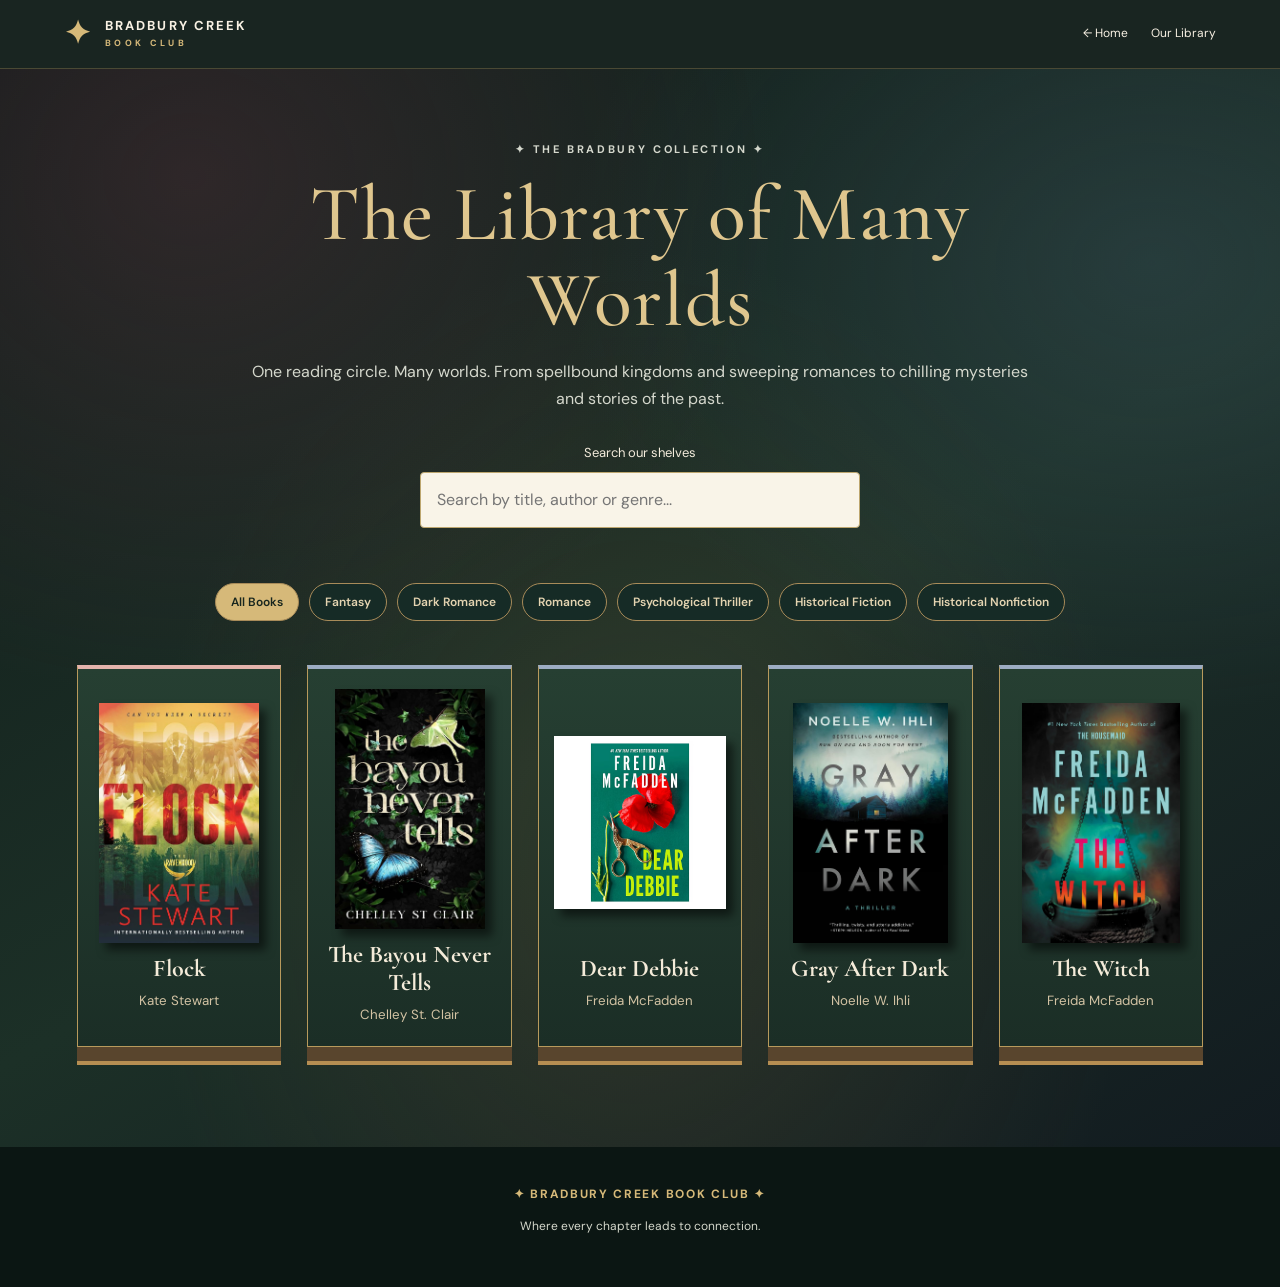
==== bookshelf.html @ ac33673b "Add files via upload" ====
<!doctype html>
<html lang="en"><head><meta charset="utf-8"><meta name="viewport" content="width=device-width,initial-scale=1"><title>Our Library | Bradbury Creek Book Club</title><link rel="stylesheet" href="style.css"><link rel="stylesheet" href="bookshelf.css"></head>
<body><header class="site-header"><a class="brand" href="index.html#home"><span class="brand-mark">✦</span><span>BRADBURY CREEK <small>BOOK CLUB</small></span></a><nav aria-label="Library navigation"><a href="index.html">← Home</a><a href="bookshelf.html" aria-current="page">Our Library</a></nav></header>
<main class="library-page"><div class="library-intro"><p class="eyebrow">✦ THE BRADBURY COLLECTION ✦</p><h1>The Library of Many Worlds</h1><p>One reading circle. Many worlds. From spellbound kingdoms and sweeping romances to chilling mysteries and stories of the past.</p><label for="search-books">Search our shelves</label><input id="search-books" type="search" placeholder="Search by title, author or genre..."></div><div class="genre-filter" id="genre-filter" aria-label="Filter by genre"></div><section aria-label="Book collection"><div id="library-grid" class="library-grid"></div><p id="empty-message" hidden>No books match your search.</p></section></main>
<dialog id="book-dialog" aria-labelledby="dialog-title"><button id="close-dialog" class="close-dialog" aria-label="Close book details">×</button><div class="dialog-layout"><img id="dialog-image" alt=""><div><p class="eyebrow">FROM OUR BOOKSHELF</p><h2 id="dialog-title"></h2><p id="dialog-author"></p><p id="dialog-genre"></p><p id="dialog-rating"></p><p id="dialog-meeting"></p><p id="dialog-description"></p></div></div></dialog>
<footer><div class="footer-brand">✦ BRADBURY CREEK BOOK CLUB ✦</div><p>Where every chapter leads to connection.</p></footer><script src="bookshelf.js"></script></body></html>
---- style.css ----
@import url('https://fonts.googleapis.com/css2?family=Cormorant+Garamond:wght@400;500;600;700&family=DM+Sans:wght@400;500;600;700&display=swap');
:root{--dark:#101d19;--deep:#172921;--green:#274538;--gold:#d6b979;--cream:#f6f1e7;--ink:#233129;--muted:#6b766c}*{box-sizing:border-box}html{scroll-behavior:smooth;scroll-padding-top:80px}body{margin:0;background:var(--cream);color:var(--ink);font-family:'DM Sans',sans-serif;line-height:1.65}a{color:inherit}button{font:inherit}.skip{position:absolute;left:-9999px}.skip:focus{left:12px;top:12px;background:white;padding:8px;z-index:99}.site-header{position:sticky;top:0;z-index:20;background:#101d19f5;color:#f8f1e3;display:flex;align-items:center;justify-content:space-between;padding:13px max(24px,5vw);border-bottom:1px solid #ad945b55}.brand{display:flex;align-items:center;gap:12px;text-decoration:none;letter-spacing:.16em;font-size:13px;font-weight:700;line-height:1.3}.brand small{display:block;letter-spacing:.37em;font-size:9px;color:var(--gold);margin-top:4px}.brand-mark{font-size:32px;color:var(--gold)}nav{display:flex;align-items:center;gap:23px}nav a{font-size:12px;text-decoration:none;white-space:nowrap}nav a:hover,.text-link:hover{color:var(--gold)}.nav-join{border:1px solid var(--gold);padding:9px 17px;color:var(--gold)}.menu-toggle{display:none;background:none;border:1px solid #aa956e;color:white;padding:6px 12px;font-size:22px}.hero{min-height:640px;display:flex;align-items:center;justify-content:center;text-align:center;padding:95px 24px;position:relative;overflow:hidden;color:#f8f1e3;background:radial-gradient(ellipse at 50% 25%,#365444a6,transparent 55%),repeating-linear-gradient(90deg,transparent 0 69px,#c2a66d12 70px 71px),linear-gradient(125deg,#0b1614,#1c3529 48%,#101a18)}.hero:before,.hero:after{content:'❦';position:absolute;color:#d6b97922;font-size:320px;top:5%}.hero:before{left:-60px}.hero:after{right:-60px;transform:scaleX(-1)}.hero-inner{position:relative;z-index:1;max-width:770px}.eyebrow{font-size:11px;letter-spacing:.24em;font-weight:700;color:#9e8246;text-transform:uppercase}.hero .eyebrow,.join-section .eyebrow{color:var(--gold)}h1,h2,h3{font-family:'Cormorant Garamond',serif;line-height:1.1}h1{font-size:clamp(55px,7.5vw,98px);font-weight:500;margin:20px 0}h1 em{font-weight:400;color:var(--gold)}.hero-inner>p:not(.eyebrow){max-width:610px;margin:0 auto 30px;color:#e0dfd5}.hero-actions{display:flex;justify-content:center;gap:14px;flex-wrap:wrap}.btn{display:inline-block;text-decoration:none;padding:13px 23px;font-size:12px;font-weight:700;letter-spacing:.06em}.gold{background:var(--gold);color:#1b291e}.outline{border:1px solid var(--gold);color:var(--gold)}.btn:hover{filter:brightness(1.1)}.hero-ornament{position:absolute;bottom:20px;font-size:30px;color:var(--gold)}.hero-ornament span{font-size:12px}.ribbon{background:#d4b778;color:#243427;text-align:center;font-size:10px;letter-spacing:.22em;padding:15px 10px;font-weight:700}.section{padding:85px max(24px,8vw)}.section.alt{background:#ebe9df}.section-head{text-align:center;margin-bottom:45px}.section-head h2,.join-inner h2{font-size:clamp(43px,5vw,65px);font-weight:500;margin:6px 0}.section-head>p:last-child{color:var(--muted);margin:0}.feature-card{max-width:1050px;margin:auto;display:grid;grid-template-columns:1fr 1.15fr;background:#fffdf7;box-shadow:0 14px 45px #1b2c2020}.book-art{min-height:390px;background:radial-gradient(circle,#405c48,#182c23);display:grid;place-items:center;padding:45px}.book-cover{width:210px;height:290px;background:linear-gradient(145deg,#5e2839,#2a1826);border:2px solid #c1a46c;box-shadow:12px 15px 0 #0a151299,0 20px 35px #0008;color:#e6c990;display:flex;flex-direction:column;align-items:center;justify-content:space-around;text-align:center;padding:25px;font-family:'Cormorant Garamond',serif}.book-cover strong{font-size:27px;line-height:1.2}.book-cover span{font-size:35px}.book-cover small{letter-spacing:.2em;font-size:10px}.feature-text{padding:55px 45px;align-self:center}.feature-text h3{font-size:48px;margin:15px 0}.muted{color:var(--muted)}.tag-row{margin:24px 0}.tag{border:1px solid #ad9c7c;padding:6px 12px;font-size:11px}.text-link{color:#446347;font-weight:700;font-size:12px;text-decoration:none}.cards{max-width:1120px;margin:auto;display:grid;gap:22px}.three{grid-template-columns:repeat(3,1fr)}.mini-card{background:#fffdf8;border:1px solid #dfd9c9;padding:30px;min-height:225px}.mini-card h3{font-size:29px;margin:8px 0}.mini-card p{font-size:13px;color:#667166}.mini-card a{color:#496449;font-size:12px;font-weight:700}.mini-icon{font-size:27px;color:#a58c50}.event-date{font-size:11px;letter-spacing:.12em;font-weight:700;color:#7b6a44}.gallery-grid{max-width:1120px;margin:auto;display:grid;grid-template-columns:repeat(3,1fr);gap:18px}.gallery-tile{min-height:260px;display:grid;place-items:center;text-align:center;color:#eed8a5;background:linear-gradient(145deg,#22392d,#536c4b);border:7px solid #e2dccd}.tile-two{background:linear-gradient(145deg,#472d38,#8b5d59)}.tile-three{background:linear-gradient(145deg,#283a4b,#5e725a)}.gallery-tile span{font-family:'Cormorant Garamond',serif;font-size:70px}.gallery-tile small{display:block;font-family:'DM Sans',sans-serif;font-size:12px;letter-spacing:.15em;text-transform:uppercase}.small-note{text-align:center;color:#6f766b;font-size:12px;margin:26px auto 0}.join-section{padding:100px 24px;text-align:center;background:radial-gradient(circle at 50% 0,#355344,#10211a 75%);color:#f9f0e0}.join-inner{max-width:680px;margin:auto}.join-inner p:not(.eyebrow){color:#d8ded4}.join-inner .btn{margin:15px 0}.join-inner .small-note{color:#b6c2b8}footer{background:#0b1613;color:#d5d8cc;text-align:center;padding:38px 20px;font-size:12px}footer .footer-brand{color:var(--gold);letter-spacing:.14em;font-weight:700}footer small{color:#929f91}@media(max-width:950px){nav{gap:11px}nav a{font-size:10px}.brand{font-size:11px}}@media(max-width:760px){.site-header{flex-wrap:wrap}.menu-toggle{display:block}nav{display:none;width:100%;flex-direction:column;align-items:stretch;gap:0;padding:12px 0}nav.open{display:flex}nav a{padding:11px;font-size:13px}.nav-join{margin-top:8px;text-align:center}.hero{min-height:590px}.hero:before,.hero:after{font-size:160px}.section{padding:65px 20px}.feature-card{grid-template-columns:1fr}.book-art{min-height:330px}.feature-text{padding:32px 26px}.three,.gallery-grid{grid-template-columns:1fr}.gallery-tile{min-height:190px}.ribbon{font-size:8px;letter-spacing:.1em}}@media(prefers-reduced-motion:reduce){html{scroll-behavior:auto}}
.monthly-book-cover {
  width: 100%;
  max-width: 350px;
  height: auto;
  display: block;
  margin: 0 auto;
  border-radius: 4px;
  box-shadow: 12px 15px 25px rgba(0, 0, 0, 0.5);
}
/* BRADBURY CREEK BOOKSHELF */

#bookshelf {
  background: #172921;
}

#bookshelf .section-head h2 {
  color: #d6b979;
}

#bookshelf .section-head p {
  color: #d9d1bd;
}

#shelf-list {
  display: grid;
  grid-template-columns: repeat(3, 1fr);
  gap: 28px;
}

.bookshelf-card {
  background: #243b30;
  border: 1px solid #a88d57;
  border-radius: 8px;
  padding: 25px;
  text-align: center;
  transition: transform 0.3s ease;
}

.bookshelf-card:hover {
  transform: translateY(-8px);
}

.bookshelf-cover {
  width: 100%;
  max-width: 210px;
  height: 300px;
  object-fit: contain;
  display: block;
  margin: 0 auto 20px;
  border-radius: 4px;
  box-shadow: 8px 12px 20px rgba(0,0,0,0.5);
}

.bookshelf-card h3 {
  color: #e8d5a5;
  font-size: 29px;
  margin: 12px 0;
}

.bookshelf-card .author {
  color: #d5d9d0;
}

.bookshelf-card .tag {
  display: inline-block;
  color: #d6b979;
  border: 1px solid #a88d57;
  margin-top: 12px;
}

/* MOBILE FRIENDLY */

@media (max-width: 768px) {
  #shelf-list {
    grid-template-columns: repeat(2, 1fr);
    gap: 14px;
  }

  .bookshelf-card {
    padding: 14px;
  }

  .bookshelf-cover {
    height: 220px;
  }

  .bookshelf-card h3 {
    font-size: 23px;
  }
}

@media (max-width: 420px) {
  #shelf-list {
    grid-template-columns: 1fr;
  }
}
---- bookshelf.css ----
.library-page{min-height:80vh;background:radial-gradient(ellipse at top,#2b4939,#101d19 65%);color:#f4ecdc;padding:60px max(20px,6vw) 100px}.library-intro{text-align:center;max-width:800px;margin:0 auto 55px}.library-intro h1{font-size:clamp(44px,7vw,78px);font-weight:500;color:#dfc68e;margin:14px 0}.library-intro p{color:#d5d8cd}.library-intro label{display:block;margin:30px 0 8px;font-size:13px}.library-intro input{width:min(100%,440px);padding:14px 16px;border:1px solid #bda66e;background:#f9f4e8;color:#16271e;border-radius:4px;font:inherit}.library-grid{display:grid;grid-template-columns:repeat(auto-fit,minmax(175px,1fr));gap:34px 26px;max-width:1150px;margin:auto}.library-book{appearance:none;background:linear-gradient(#263f32,#1b2e26);color:#f4ebd9;border:1px solid #b89a5c;text-align:center;padding:20px 15px;cursor:pointer;min-width:0;box-shadow:0 14px 0 #59452d,0 18px 0 #b68e52;transition:transform .2s}.library-book:hover,.library-book:focus-visible{transform:translateY(-6px);outline:2px solid #dfc68e;outline-offset:3px}.library-book img{height:240px;width:100%;object-fit:contain;display:block;margin:0 auto 12px;filter:drop-shadow(7px 7px 5px #0008)}.library-book strong{font-family:'Cormorant Garamond',serif;font-size:24px;display:block;line-height:1.15}.library-book small{display:block;color:#d3c3a4;margin-top:8px}#empty-message{text-align:center}dialog{width:min(90vw,750px);background:#f5efdf;color:#203329;border:2px solid #a68b55;padding:30px;box-shadow:0 20px 90px #0008}dialog::backdrop{background:#07120dcc}.dialog-layout{display:grid;grid-template-columns:190px 1fr;gap:28px;align-items:start}.dialog-layout img{width:100%;max-height:290px;object-fit:contain}.dialog-layout h2{font-size:43px;margin:8px 0}.close-dialog{float:right;border:0;background:none;font-size:30px;cursor:pointer;color:#213528}@media(max-width:650px){.library-grid{grid-template-columns:repeat(2,minmax(0,1fr));gap:25px 12px}.library-book{padding:12px 8px}.library-book img{height:190px}.library-book strong{font-size:20px}.dialog-layout{grid-template-columns:1fr}.dialog-layout img{max-height:210px}}@media(max-width:360px){.library-grid{grid-template-columns:1fr}}

/* Multi-genre reading room: distinct accents in one cohesive dark library */
.library-page{background:radial-gradient(ellipse at 15% 10%,#58323c66,transparent 38%),radial-gradient(ellipse at 90% 18%,#435e704d,transparent 36%),radial-gradient(ellipse at 50% 75%,#6a563544,transparent 55%),linear-gradient(150deg,#101b19,#1c3027 55%,#121b20)}
.library-intro h1{letter-spacing:.015em}
.genre-filter{max-width:1100px;margin:0 auto 44px;display:flex;justify-content:center;flex-wrap:wrap;gap:10px}
.genre-button{background:#162b26;color:#e4d4b1;border:1px solid #a88b59;padding:10px 15px;border-radius:30px;cursor:pointer;font:600 12px 'DM Sans',sans-serif}
.genre-button:hover,.genre-button:focus-visible,.genre-button.active{background:#d6b979;color:#18261e;outline-offset:2px}
.library-book{border-top:4px solid var(--genre-accent,#d6b979)}
.library-book[data-genre="Fantasy"]{--genre-accent:#88b79a}
.library-book[data-genre="Dark Romance"]{--genre-accent:#b76a79}
.library-book[data-genre="Romance"]{--genre-accent:#e3b3ac}
.library-book[data-genre="Psychological Thriller"]{--genre-accent:#9cacc3}
.library-book[data-genre="Historical Fiction"],.library-book[data-genre="Historical Nonfiction"]{--genre-accent:#d6b979}
.library-book:focus-visible{outline:3px solid #f5d38b}
#dialog-rating,#dialog-meeting{color:#52684e;font-size:13px}

/* Genre-specific background when a book is opened */
#book-dialog{background-color:#15251e;background-image:linear-gradient(135deg,#233e30,#111c18);background-size:cover;background-position:center;color:#f8f0df;border:2px solid #d6b979;max-height:90vh;overflow:auto}
#book-dialog::backdrop{background:#07110de0;backdrop-filter:blur(5px)}
#book-dialog .eyebrow,#book-dialog #dialog-genre{color:#e6c681}
#book-dialog #dialog-rating,#book-dialog #dialog-meeting,#book-dialog #dialog-author{color:#f0e7d6}
#book-dialog .close-dialog{color:white;background:#122018aa;border-radius:50%;width:42px;height:42px}
#book-dialog[data-genre="Fantasy"]{background-image:radial-gradient(circle at 75% 12%,#c1b46a77,transparent 32%),linear-gradient(120deg,#102f2c,#244f3b 55%,#101e26)}
#book-dialog[data-genre="Dark Romance"]{background-image:radial-gradient(circle at 80% 15%,#9d405b88,transparent 42%),linear-gradient(125deg,#160f1b,#482232 55%,#190e18)}
#book-dialog[data-genre="Romance"]{background-image:radial-gradient(circle at 80% 15%,#d5a3a777,transparent 40%),linear-gradient(120deg,#392b34,#77515a 65%,#2c202b)}
#book-dialog[data-genre="Psychological Thriller"]{background-image:radial-gradient(circle at 80% 10%,#78929b77,transparent 36%),linear-gradient(125deg,#0d1822,#263944 60%,#111821)}
#book-dialog[data-genre="Historical Fiction"],#book-dialog[data-genre="Historical Nonfiction"]{background-image:radial-gradient(circle at 80% 15%,#b99a5e77,transparent 38%),linear-gradient(125deg,#272116,#57442c 60%,#241e1b)}
#book-dialog .dialog-layout{padding-top:15px}
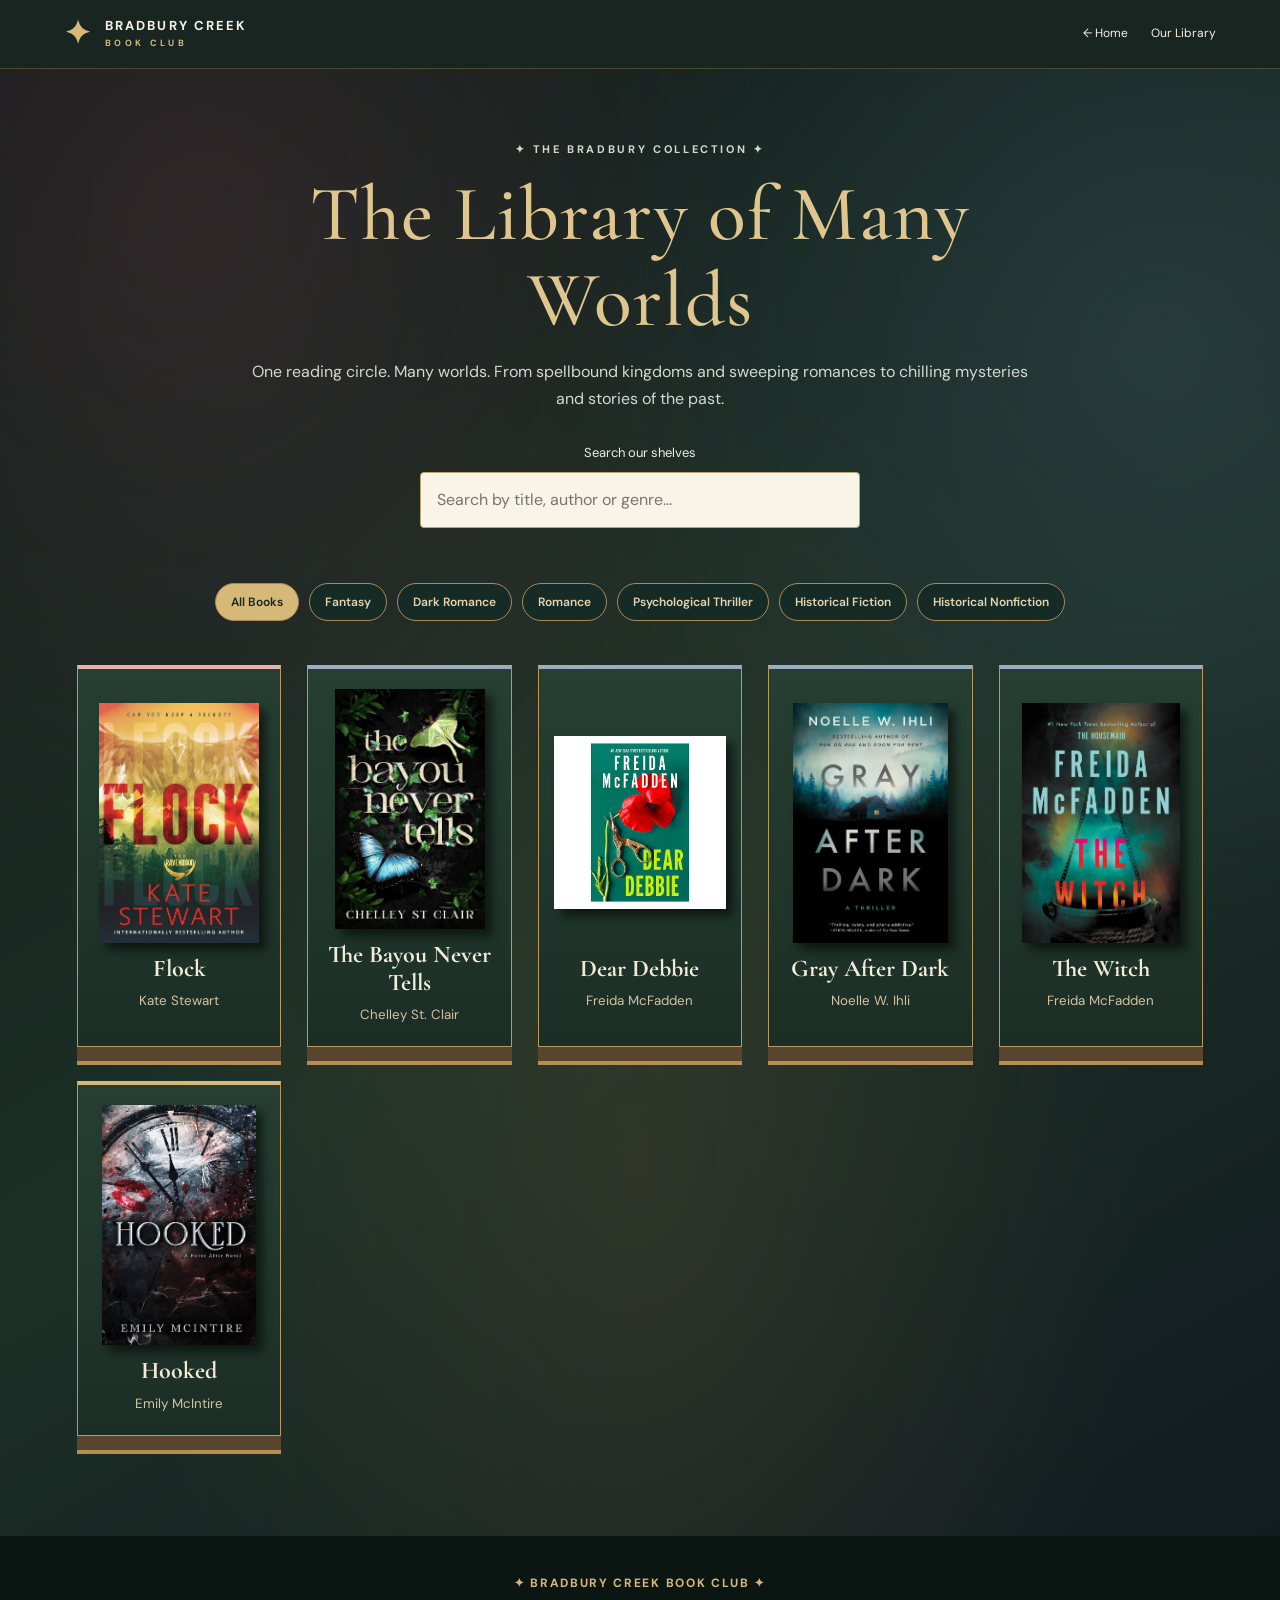
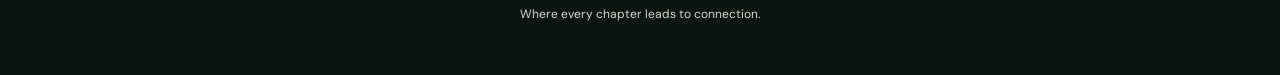
==== commit b5e6cf13: "Update bookshelf.html" ====
--- a/bookshelf.html
+++ b/bookshelf.html
@@ -2,5 +2,16 @@
 <html lang="en"><head><meta charset="utf-8"><meta name="viewport" content="width=device-width,initial-scale=1"><title>Our Library | Bradbury Creek Book Club</title><link rel="stylesheet" href="style.css"><link rel="stylesheet" href="bookshelf.css"></head>
 <body><header class="site-header"><a class="brand" href="index.html#home"><span class="brand-mark">✦</span><span>BRADBURY CREEK <small>BOOK CLUB</small></span></a><nav aria-label="Library navigation"><a href="index.html">← Home</a><a href="bookshelf.html" aria-current="page">Our Library</a></nav></header>
 <main class="library-page"><div class="library-intro"><p class="eyebrow">✦ THE BRADBURY COLLECTION ✦</p><h1>The Library of Many Worlds</h1><p>One reading circle. Many worlds. From spellbound kingdoms and sweeping romances to chilling mysteries and stories of the past.</p><label for="search-books">Search our shelves</label><input id="search-books" type="search" placeholder="Search by title, author or genre..."></div><div class="genre-filter" id="genre-filter" aria-label="Filter by genre"></div><section aria-label="Book collection"><div id="library-grid" class="library-grid"></div><p id="empty-message" hidden>No books match your search.</p></section></main>
-<dialog id="book-dialog" aria-labelledby="dialog-title"><button id="close-dialog" class="close-dialog" aria-label="Close book details">×</button><div class="dialog-layout"><img id="dialog-image" alt=""><div><p class="eyebrow">FROM OUR BOOKSHELF</p><h2 id="dialog-title"></h2><p id="dialog-author"></p><p id="dialog-genre"></p><p id="dialog-rating"></p><p id="dialog-meeting"></p><p id="dialog-description"></p></div></div></dialog>
+<dialog id="book-dialog" aria-labelledby="dialog-title"><button id="close-dialog" class="close-dialog" aria-label="Close book details">×</button><div class="dialog-layout"><img id="dialog-image" alt=""><div><p class="eyebrow">FROM OUR BOOKSHELF</p><h2 id="dialog-title"></h2><p id="dialog-author"></p><p id="dialog-genre"></p><p id="dialog-rating"><div id="member-rating">
+  <p>Rate this book:</p>
+  <div id="rating-stars" role="group"
+       aria-label="Rate this book from 1 to 5 stars">
+    <button type="button" data-stars="1" aria-label="1 star">☆</button>
+    <button type="button" data-stars="2" aria-label="2 stars">☆</button>
+    <button type="button" data-stars="3" aria-label="3 stars">☆</button>
+    <button type="button" data-stars="4" aria-label="4 stars">☆</button>
+    <button type="button" data-stars="5" aria-label="5 stars">☆</button>
+  </div>
+  <p id="rating-message" aria-live="polite"></p>
+</div></p><p id="dialog-meeting"></p><p id="dialog-description"></p></div></div></dialog>
 <footer><div class="footer-brand">✦ BRADBURY CREEK BOOK CLUB ✦</div><p>Where every chapter leads to connection.</p></footer><script src="bookshelf.js"></script></body></html>
